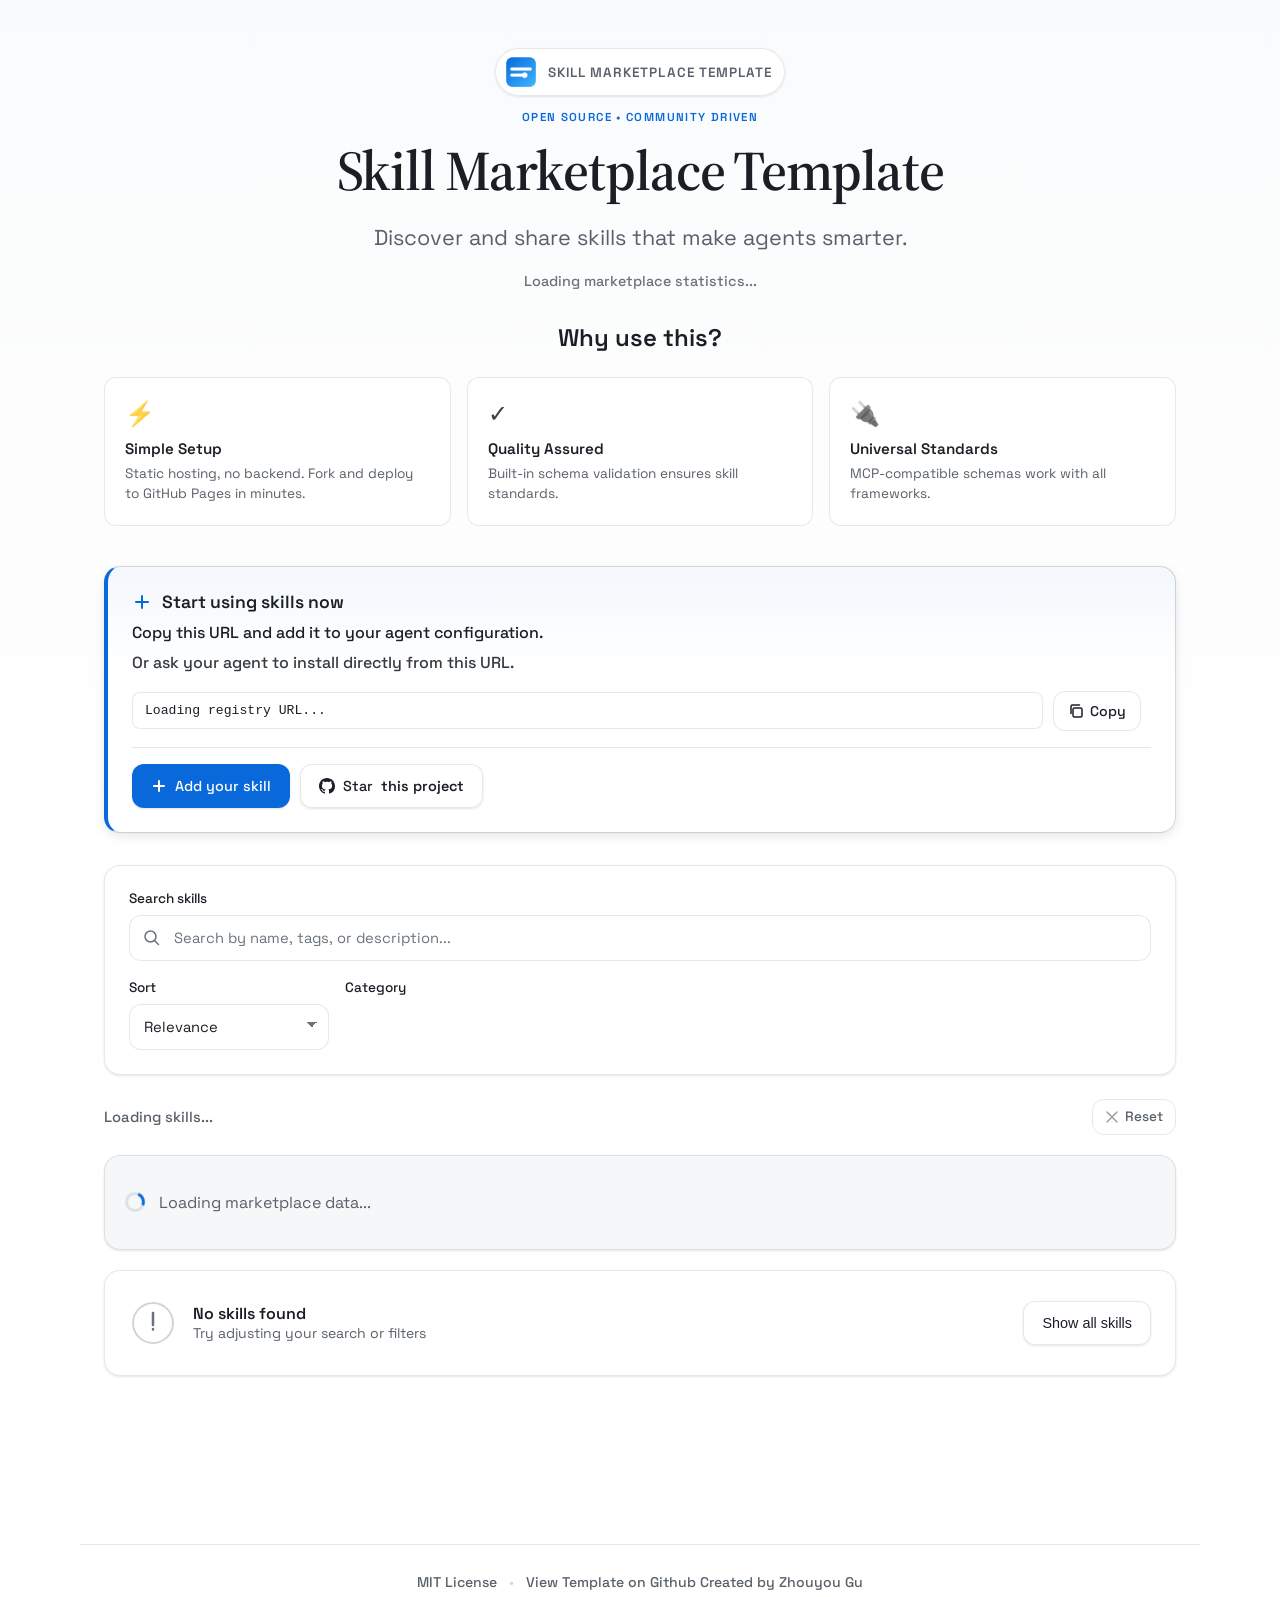
==== index.html @ 21d10e7d "Initial commit" ====
<!doctype html>
<html lang="en">
  <head>
    <meta charset="utf-8">
    <meta name="viewport" content="width=device-width, initial-scale=1">
    <meta name="description" content="Fork-friendly, GitHub-native marketplace template for reusable agent skills.">
    <meta name="theme-color" content="#1f6f62">
    <link rel="canonical" href="./">
    <title>Skill Marketplace Template</title>
    <link rel="icon" href="./marketplace/assets/icon.svg" type="image/svg+xml" sizes="any">
    <link rel="icon" href="./marketplace/assets/favicon-32.png" type="image/png" sizes="32x32">
    <link rel="icon" href="./marketplace/assets/favicon-16.png" type="image/png" sizes="16x16">
    <link rel="apple-touch-icon" href="./marketplace/assets/apple-touch-icon.png" sizes="180x180">

    <meta property="og:type" content="website">
    <meta property="og:url" content="./">
    <meta property="og:title" content="Skill Marketplace Template">
    <meta property="og:description" content="Reusable agent skills with a registry-first, GitHub-native workflow.">
    <meta property="og:image" content="./marketplace/assets/preview.png?v=3">
    <meta property="og:image:secure_url" content="./marketplace/assets/preview.png?v=3">
    <meta property="og:image:type" content="image/png">
    <meta property="og:image:width" content="1200">
    <meta property="og:image:height" content="630">
    <meta property="og:image:alt" content="Skill Marketplace preview card">

    <meta name="twitter:card" content="summary_large_image">
    <meta name="twitter:title" content="Skill Marketplace Template">
    <meta name="twitter:description" content="Fork-friendly marketplace template for reusable agent skills.">
    <meta name="twitter:image" content="./marketplace/assets/preview.png?v=3">
    <meta name="twitter:image:alt" content="Skill Marketplace preview card">

    <meta http-equiv="refresh" content="0; url=./marketplace/">
  </head>
  <body>
    <p>Redirecting to <a href="./marketplace/">marketplace</a>...</p>
  </body>
</html>
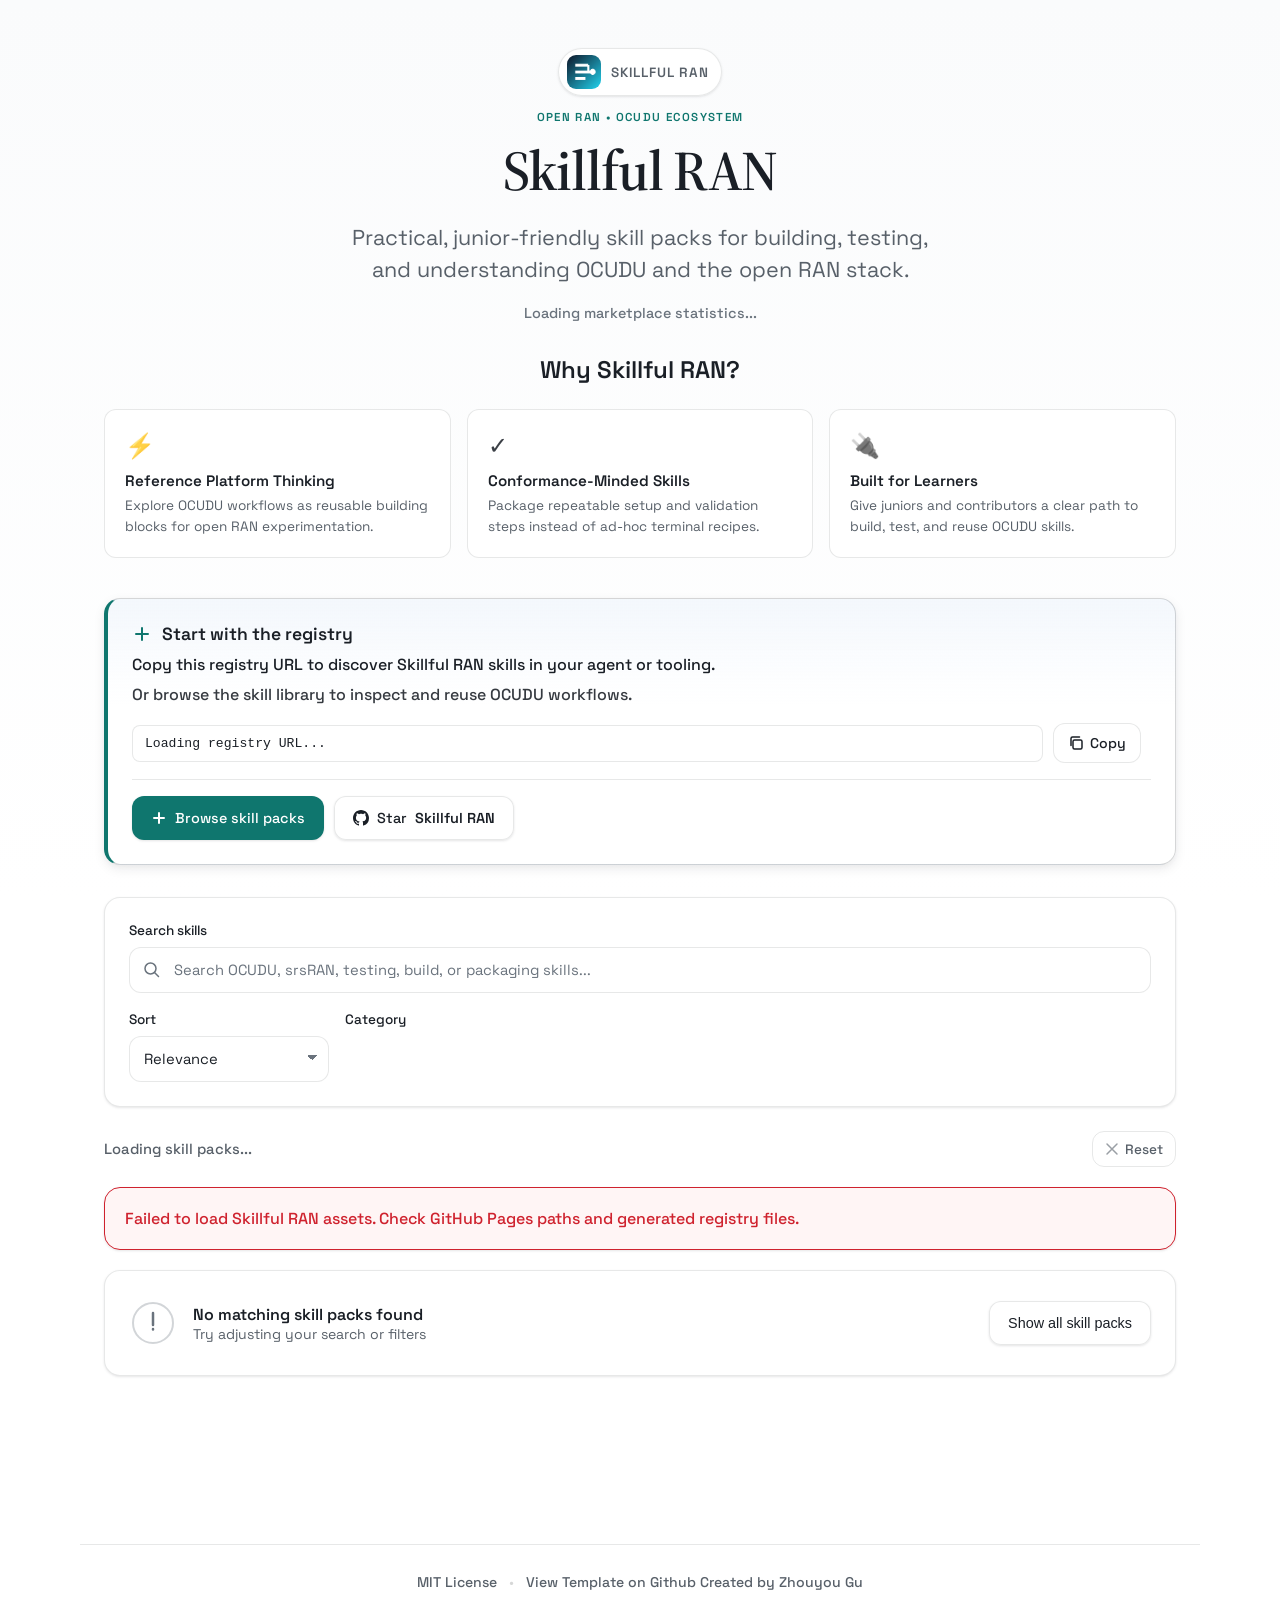
==== commit 09f3da01: "Refocus marketplace on OCUDU skill packs" ====
--- a/index.html
+++ b/index.html
@@ -3,10 +3,10 @@
   <head>
     <meta charset="utf-8">
     <meta name="viewport" content="width=device-width, initial-scale=1">
-    <meta name="description" content="Fork-friendly, GitHub-native marketplace template for reusable agent skills.">
-    <meta name="theme-color" content="#1f6f62">
+    <meta name="description" content="Practical, junior-friendly skill packs for building, testing, and understanding OCUDU and the open RAN stack.">
+    <meta name="theme-color" content="#0f766e">
     <link rel="canonical" href="./">
-    <title>Skill Marketplace Template</title>
+    <title>Skillful RAN</title>
     <link rel="icon" href="./marketplace/assets/icon.svg" type="image/svg+xml" sizes="any">
     <link rel="icon" href="./marketplace/assets/favicon-32.png" type="image/png" sizes="32x32">
     <link rel="icon" href="./marketplace/assets/favicon-16.png" type="image/png" sizes="16x16">
@@ -14,24 +14,24 @@
 
     <meta property="og:type" content="website">
     <meta property="og:url" content="./">
-    <meta property="og:title" content="Skill Marketplace Template">
-    <meta property="og:description" content="Reusable agent skills with a registry-first, GitHub-native workflow.">
+    <meta property="og:title" content="Skillful RAN">
+    <meta property="og:description" content="Practical, junior-friendly OCUDU skill packs for Linux-based open RAN experimentation.">
     <meta property="og:image" content="./marketplace/assets/preview.png?v=3">
     <meta property="og:image:secure_url" content="./marketplace/assets/preview.png?v=3">
     <meta property="og:image:type" content="image/png">
     <meta property="og:image:width" content="1200">
     <meta property="og:image:height" content="630">
-    <meta property="og:image:alt" content="Skill Marketplace preview card">
+    <meta property="og:image:alt" content="Skillful RAN preview card">
 
     <meta name="twitter:card" content="summary_large_image">
-    <meta name="twitter:title" content="Skill Marketplace Template">
-    <meta name="twitter:description" content="Fork-friendly marketplace template for reusable agent skills.">
+    <meta name="twitter:title" content="Skillful RAN">
+    <meta name="twitter:description" content="Practical, junior-friendly OCUDU skill packs for Linux-based open RAN experimentation.">
     <meta name="twitter:image" content="./marketplace/assets/preview.png?v=3">
-    <meta name="twitter:image:alt" content="Skill Marketplace preview card">
+    <meta name="twitter:image:alt" content="Skillful RAN preview card">
 
     <meta http-equiv="refresh" content="0; url=./marketplace/">
   </head>
   <body>
-    <p>Redirecting to <a href="./marketplace/">marketplace</a>...</p>
+    <p>Redirecting to <a href="./marketplace/">Skillful RAN marketplace</a>...</p>
   </body>
 </html>
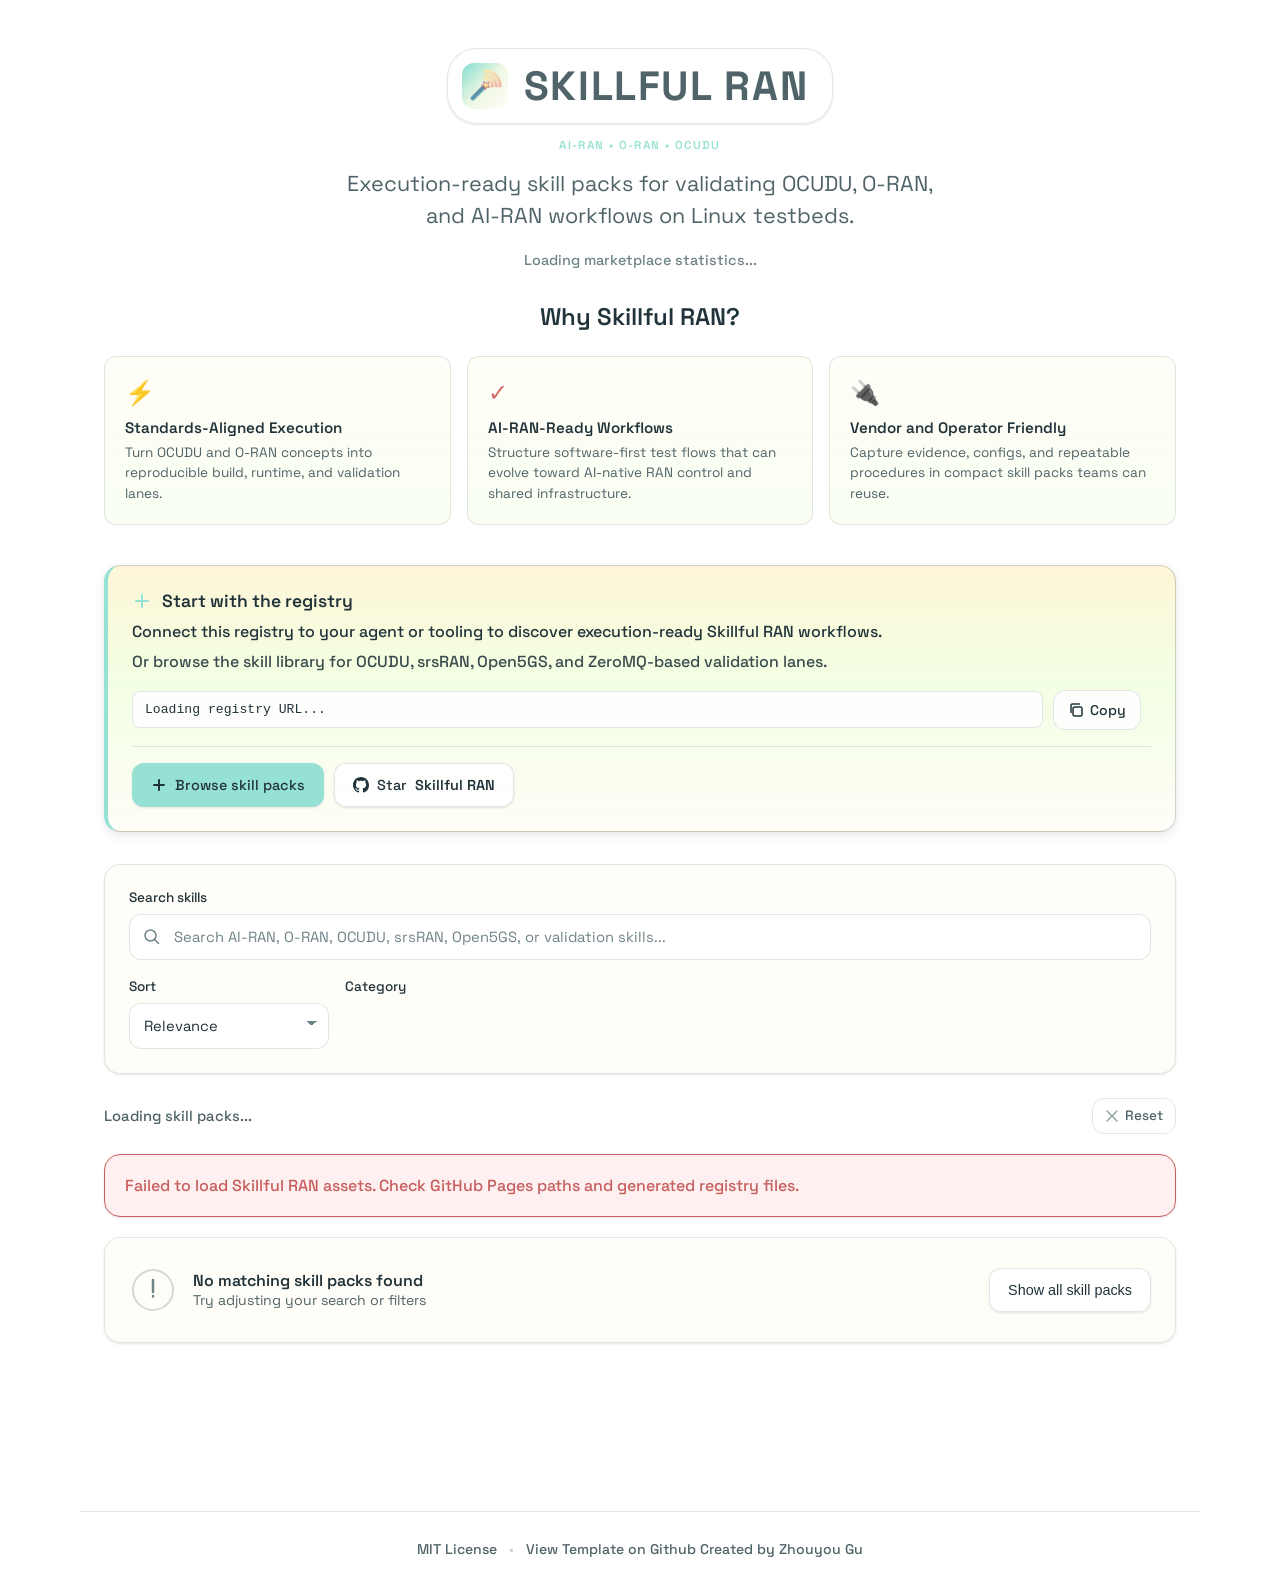
==== commit 40424009: "Clean preview URLs and ignore temp assets" ====
--- a/index.html
+++ b/index.html
@@ -16,8 +16,8 @@
     <meta property="og:url" content="./">
     <meta property="og:title" content="Skillful RAN">
     <meta property="og:description" content="Practical, junior-friendly OCUDU skill packs for Linux-based open RAN experimentation.">
-    <meta property="og:image" content="./marketplace/assets/preview.png?v=3">
-    <meta property="og:image:secure_url" content="./marketplace/assets/preview.png?v=3">
+    <meta property="og:image" content="./marketplace/assets/preview.png">
+    <meta property="og:image:secure_url" content="./marketplace/assets/preview.png">
     <meta property="og:image:type" content="image/png">
     <meta property="og:image:width" content="1200">
     <meta property="og:image:height" content="630">
@@ -26,7 +26,7 @@
     <meta name="twitter:card" content="summary_large_image">
     <meta name="twitter:title" content="Skillful RAN">
     <meta name="twitter:description" content="Practical, junior-friendly OCUDU skill packs for Linux-based open RAN experimentation.">
-    <meta name="twitter:image" content="./marketplace/assets/preview.png?v=3">
+    <meta name="twitter:image" content="./marketplace/assets/preview.png">
     <meta name="twitter:image:alt" content="Skillful RAN preview card">
 
     <meta http-equiv="refresh" content="0; url=./marketplace/">
